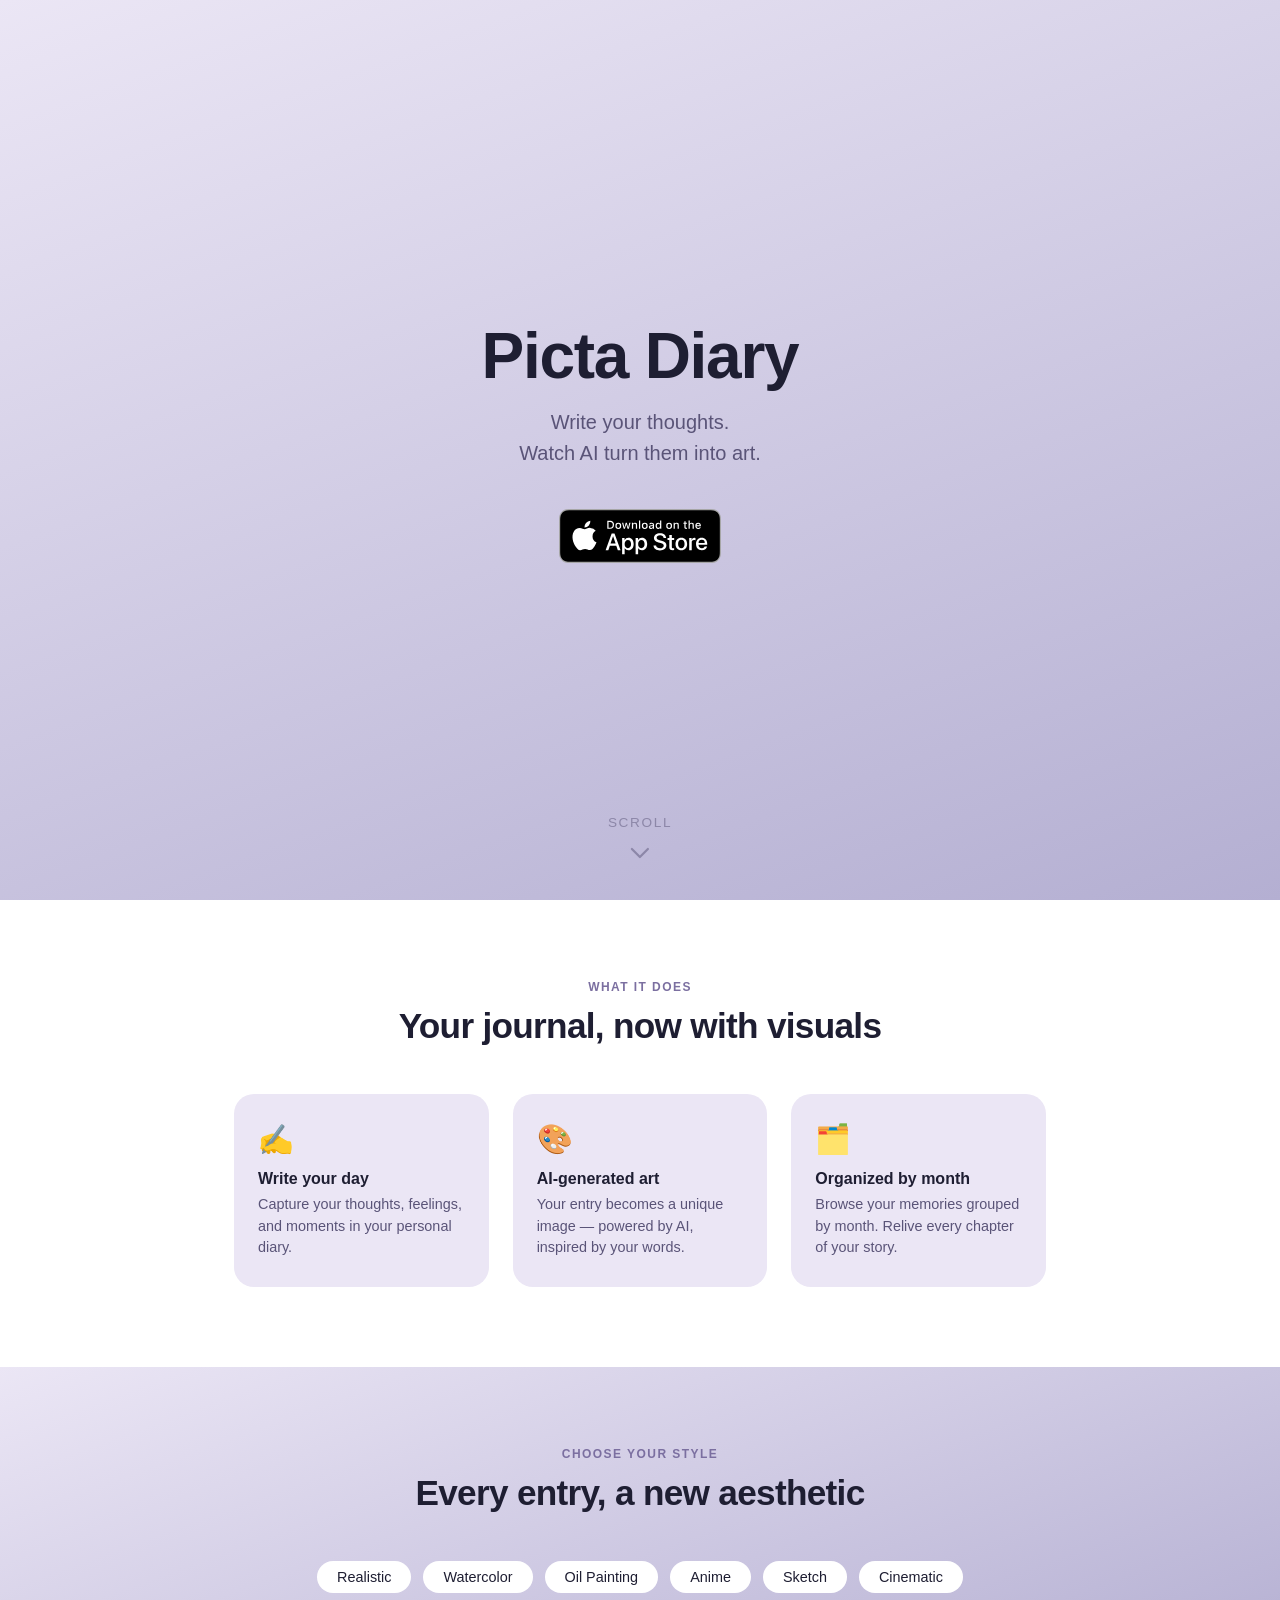
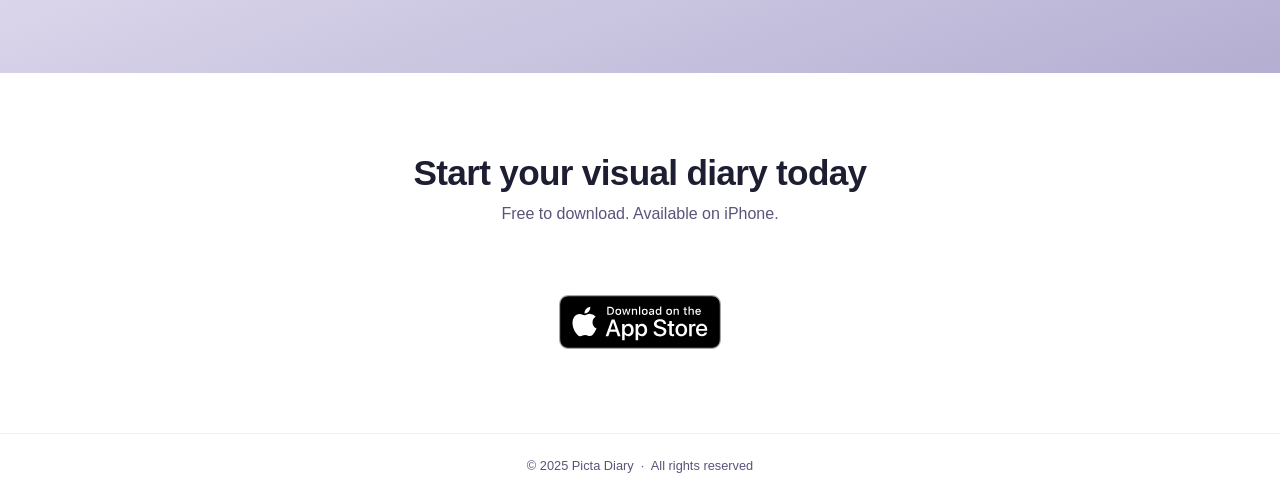
==== pictadiary/index.html @ c2801bc2 "Add files via upload" ====
<!DOCTYPE html>
<html lang="en">
<head>
  <meta charset="UTF-8" />
  <meta name="viewport" content="width=device-width, initial-scale=1.0" />
  <title>Picta Diary — AI-Powered Visual Journal</title>
  <meta name="description" content="Write your thoughts. Watch AI turn them into art. Picta Diary is the journal that visualizes your memories." />

  <!-- Open Graph -->
  <meta property="og:title" content="Picta Diary" />
  <meta property="og:description" content="Write your thoughts. Watch AI turn them into art." />
  <meta property="og:type" content="website" />

  <style>
    *, *::before, *::after { box-sizing: border-box; margin: 0; padding: 0; }

    :root {
      --purple-light: #EBE6F5;
      --purple-mid:   #B4AFD2;
      --purple-dark:  #7B6FA0;
      --text-primary: #1e1e32;
      --text-muted:   #5a5478;
      --white:        #ffffff;
    }

    html { scroll-behavior: smooth; }

    body {
      font-family: -apple-system, BlinkMacSystemFont, "Segoe UI", Helvetica, Arial, sans-serif;
      color: var(--text-primary);
      background: var(--white);
    }

    /* ── Hero ── */
    .hero {
      position: relative;
      min-height: 100svh;
      background: linear-gradient(160deg, var(--purple-light) 0%, var(--purple-mid) 100%);
      display: flex;
      flex-direction: column;
      align-items: center;
      justify-content: center;
      text-align: center;
      padding: 3rem 1.5rem 4rem;
    }

    .app-icon {
      width: 108px;
      height: 108px;
      border-radius: 24px;
      margin-bottom: 1.75rem;
      box-shadow: 0 12px 40px rgba(0,0,0,0.15);
      object-fit: cover;
    }

    .hero h1 {
      font-size: clamp(2.4rem, 7vw, 4rem);
      font-weight: 700;
      letter-spacing: -0.02em;
      line-height: 1.1;
      color: var(--text-primary);
    }

    .hero .tagline {
      margin-top: 1rem;
      font-size: clamp(1rem, 3vw, 1.25rem);
      color: var(--text-muted);
      max-width: 420px;
      line-height: 1.55;
    }

    .cta {
      display: inline-block;
      margin-top: 2.5rem;
      transition: opacity 0.2s, transform 0.2s;
      text-decoration: none;
    }

    .cta:hover { opacity: 0.85; transform: translateY(-2px); }

    .cta img {
      height: 54px;
      width: auto;
      display: block;
    }

    /* ── Features ── */
    .features {
      padding: 5rem 1.5rem;
      max-width: 860px;
      margin: 0 auto;
    }

    .section-label {
      text-align: center;
      font-size: 0.75rem;
      font-weight: 700;
      letter-spacing: 0.12em;
      text-transform: uppercase;
      color: var(--purple-dark);
      margin-bottom: 0.75rem;
    }

    .section-title {
      text-align: center;
      font-size: clamp(1.6rem, 4vw, 2.2rem);
      font-weight: 700;
      letter-spacing: -0.02em;
      margin-bottom: 3rem;
      color: var(--text-primary);
    }

    .grid {
      display: grid;
      grid-template-columns: repeat(auto-fit, minmax(220px, 1fr));
      gap: 1.5rem;
    }

    .card {
      background: var(--purple-light);
      border-radius: 20px;
      padding: 1.75rem 1.5rem;
    }

    .card-icon {
      font-size: 1.8rem;
      margin-bottom: 0.85rem;
    }

    .card h3 {
      font-size: 1rem;
      font-weight: 700;
      margin-bottom: 0.4rem;
      color: var(--text-primary);
    }

    .card p {
      font-size: 0.9rem;
      color: var(--text-muted);
      line-height: 1.5;
    }

    /* ── Styles showcase ── */
    .styles-section {
      background: linear-gradient(160deg, var(--purple-light) 0%, var(--purple-mid) 100%);
      padding: 5rem 1.5rem;
      text-align: center;
    }

    .styles-list {
      display: flex;
      flex-wrap: wrap;
      gap: 0.75rem;
      justify-content: center;
      margin-top: 2rem;
    }

    .style-pill {
      background: var(--white);
      color: var(--text-primary);
      font-size: 0.9rem;
      font-weight: 500;
      padding: 0.5rem 1.25rem;
      border-radius: 50px;
    }

    /* ── Footer / CTA ── */
    .footer-cta {
      padding: 5rem 1.5rem;
      text-align: center;
    }

    .footer-cta h2 {
      font-size: clamp(1.6rem, 4vw, 2.2rem);
      font-weight: 700;
      letter-spacing: -0.02em;
      margin-bottom: 0.75rem;
    }

    .footer-cta p {
      color: var(--text-muted);
      font-size: 1rem;
      margin-bottom: 2rem;
    }

    footer {
      padding: 1.5rem;
      text-align: center;
      font-size: 0.8rem;
      color: var(--text-muted);
      border-top: 1px solid #eee;
    }

    /* ── Scroll indicator ── */
    .scroll-hint {
      position: absolute;
      bottom: 2rem;
      left: 50%;
      transform: translateX(-50%);
      display: flex;
      flex-direction: column;
      align-items: center;
      gap: 0.5rem;
      opacity: 0.65;
      animation: fadeInHint 1.5s ease 0.8s both;
    }

    .scroll-hint span {
      font-size: 0.85rem;
      font-weight: 500;
      letter-spacing: 0.12em;
      text-transform: uppercase;
      color: var(--text-muted);
    }

    .scroll-hint svg {
      animation: bounce 1.6s ease-in-out infinite;
    }

    @keyframes bounce {
      0%, 100% { transform: translateY(0); }
      50%       { transform: translateY(6px); }
    }

    @keyframes fadeInHint {
      from { opacity: 0; transform: translateX(-50%) translateY(8px); }
      to   { opacity: 0.5; transform: translateX(-50%) translateY(0); }
    }
  </style>
</head>
<body>

  <!-- ── Hero ── -->
  <section class="hero">
    <img
      class="app-icon"
      src="icon.png"
      alt="Picta Diary app icon"
      onerror="this.style.display='none'"
    />
    <h1>Picta Diary</h1>
    <p class="tagline">Write your thoughts.<br>Watch AI turn them into art.</p>
    <!--
      Replace YOUR_APP_ID with your actual App Store app ID.
      e.g. https://apps.apple.com/app/idYOUR_APP_ID
    -->
    <a
      class="cta"
      href="https://apps.apple.com/app/idYOUR_APP_ID"
      target="_blank"
      rel="noopener"
    >
      <img src="download_app_store.svg" alt="Download on the App Store" />
    </a>
    <div class="scroll-hint">
      <span>Scroll</span>
      <svg width="30" height="30" viewBox="0 0 30 30" fill="none" xmlns="http://www.w3.org/2000/svg">
        <path d="M7 11L15 19L23 11" stroke="#5a5478" stroke-width="2.2" stroke-linecap="round" stroke-linejoin="round"/>
      </svg>
    </div>
  </section>

  <!-- ── Features ── -->
  <section class="features">
    <p class="section-label">What it does</p>
    <h2 class="section-title">Your journal, now with visuals</h2>
    <div class="grid">
      <div class="card">
        <div class="card-icon">✍️</div>
        <h3>Write your day</h3>
        <p>Capture your thoughts, feelings, and moments in your personal diary.</p>
      </div>
      <div class="card">
        <div class="card-icon">🎨</div>
        <h3>AI-generated art</h3>
        <p>Your entry becomes a unique image — powered by AI, inspired by your words.</p>
      </div>
      <div class="card">
        <div class="card-icon">🗂️</div>
        <h3>Organized by month</h3>
        <p>Browse your memories grouped by month. Relive every chapter of your story.</p>
      </div>
    </div>
  </section>

  <!-- ── Art styles ── -->
  <section class="styles-section">
    <p class="section-label">Choose your style</p>
    <h2 class="section-title">Every entry, a new aesthetic</h2>
    <div class="styles-list">
      <span class="style-pill">Realistic</span>
      <span class="style-pill">Watercolor</span>
      <span class="style-pill">Oil Painting</span>
      <span class="style-pill">Anime</span>
      <span class="style-pill">Sketch</span>
      <span class="style-pill">Cinematic</span>
    </div>
  </section>

  <!-- ── Footer CTA ── -->
  <section class="footer-cta">
    <h2>Start your visual diary today</h2>
    <p>Free to download. Available on iPhone.</p>
    <a
      class="cta"
      href="https://apps.apple.com/app/idYOUR_APP_ID"
      target="_blank"
      rel="noopener"
    >
      <img src="download_app_store.svg" alt="Download on the App Store" />
    </a>
  </section>

  <footer>
    &copy; 2025 Picta Diary &nbsp;·&nbsp; All rights reserved
  </footer>

</body>
</html>
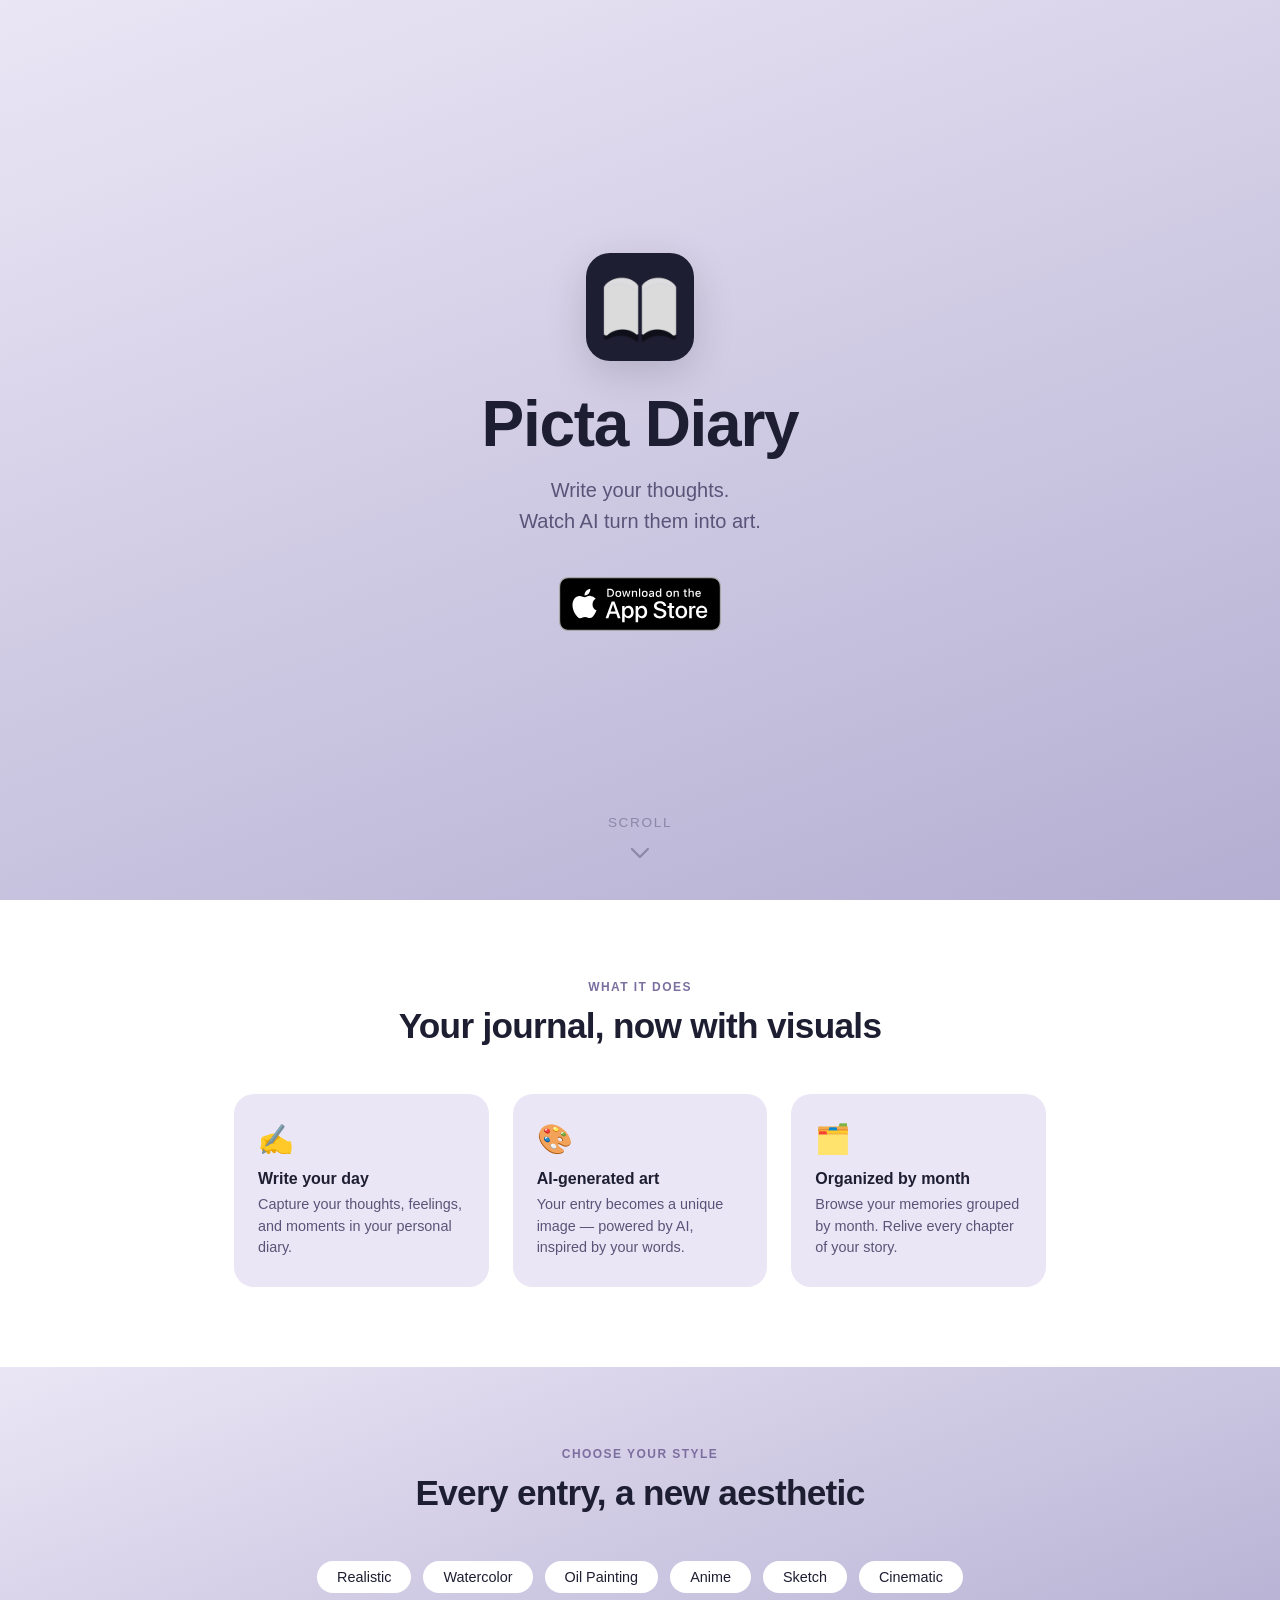
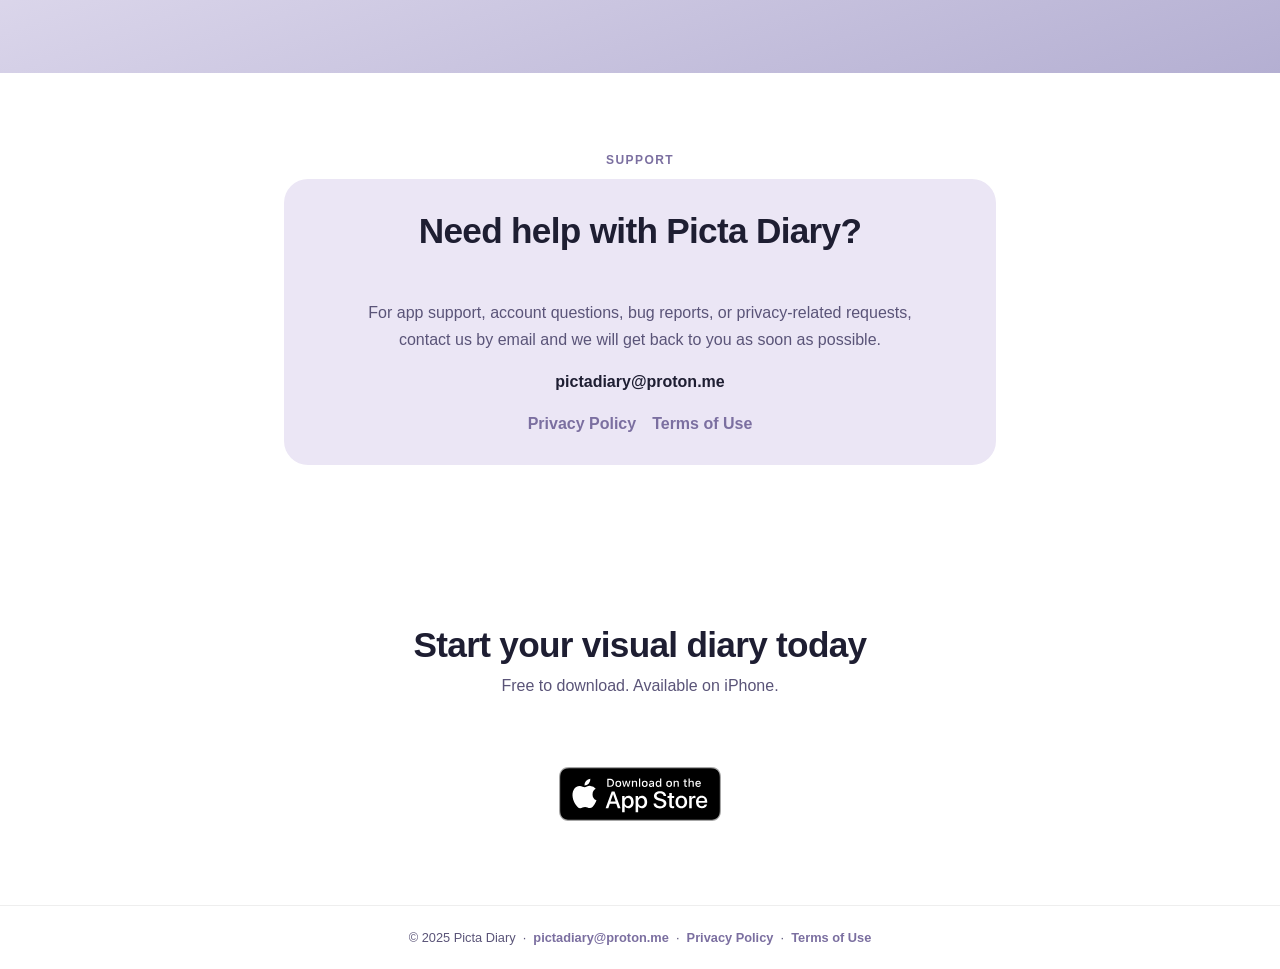
==== commit baa59fdf: "Add support section and App Store metadata to Picta Diary site" ====
--- a/pictadiary/index.html
+++ b/pictadiary/index.html
@@ -5,11 +5,43 @@
   <meta name="viewport" content="width=device-width, initial-scale=1.0" />
   <title>Picta Diary — AI-Powered Visual Journal</title>
   <meta name="description" content="Write your thoughts. Watch AI turn them into art. Picta Diary is the journal that visualizes your memories." />
+  <meta name="theme-color" content="#B4AFD2" />
+  <meta name="apple-itunes-app" content="app-id=6754219823, app-argument=https://apps.apple.com/app/id6754219823" />
+  <link rel="canonical" href="https://oguzcelikel.github.io/pictadiary/" />
+  <link rel="icon" href="./pictaIcon2.png" type="image/png" />
+  <link rel="apple-touch-icon" href="https://oguzcelikel.github.io/pictadiary/pictaIcon2.png" />
 
   <!-- Open Graph -->
-  <meta property="og:title" content="Picta Diary" />
-  <meta property="og:description" content="Write your thoughts. Watch AI turn them into art." />
+  <meta property="og:site_name" content="Picta Diary" />
+  <meta property="og:title" content="Picta Diary — AI-Powered Visual Journal" />
+  <meta property="og:description" content="Write your thoughts. Watch AI turn them into art. Picta Diary turns memories into AI-generated visuals." />
   <meta property="og:type" content="website" />
+  <meta property="og:url" content="https://oguzcelikel.github.io/pictadiary/" />
+  <meta property="og:image" content="https://oguzcelikel.github.io/pictadiary/og-image.svg" />
+  <meta property="og:image:alt" content="Picta Diary promotional card with app icon and tagline." />
+
+  <!-- Twitter -->
+  <meta name="twitter:card" content="summary_large_image" />
+  <meta name="twitter:title" content="Picta Diary — AI-Powered Visual Journal" />
+  <meta name="twitter:description" content="Write your thoughts. Watch AI turn them into art." />
+  <meta name="twitter:image" content="https://oguzcelikel.github.io/pictadiary/og-image.svg" />
+
+  <script type="application/ld+json">
+    {
+      "@context": "https://schema.org",
+      "@type": "MobileApplication",
+      "name": "Picta Diary",
+      "applicationCategory": "LifestyleApplication",
+      "operatingSystem": "iOS",
+      "description": "Picta Diary is an AI-powered visual journal that turns written memories into images.",
+      "url": "https://oguzcelikel.github.io/pictadiary/",
+      "downloadUrl": "https://apps.apple.com/app/id6754219823",
+      "publisher": {
+        "@type": "Organization",
+        "name": "Picta Diary"
+      }
+    }
+  </script>
 
   <style>
     *, *::before, *::after { box-sizing: border-box; margin: 0; padding: 0; }
@@ -162,6 +194,57 @@
       font-weight: 500;
       padding: 0.5rem 1.25rem;
       border-radius: 50px;
+    }
+
+    /* ── Support ── */
+    .support-section {
+      padding: 5rem 1.5rem;
+      max-width: 760px;
+      margin: 0 auto;
+      text-align: center;
+    }
+
+    .support-card {
+      background: var(--purple-light);
+      border-radius: 24px;
+      padding: 2rem 1.5rem;
+    }
+
+    .support-card p {
+      color: var(--text-muted);
+      line-height: 1.7;
+      font-size: 1rem;
+      max-width: 560px;
+      margin: 0.75rem auto 0;
+    }
+
+    .support-email {
+      display: inline-block;
+      margin-top: 1.25rem;
+      color: var(--text-primary);
+      font-weight: 700;
+      text-decoration: none;
+    }
+
+    .support-links {
+      display: flex;
+      flex-wrap: wrap;
+      justify-content: center;
+      gap: 1rem;
+      margin-top: 1.5rem;
+    }
+
+    .support-links a,
+    footer a {
+      color: var(--purple-dark);
+      font-weight: 600;
+      text-decoration: none;
+    }
+
+    .support-links a:hover,
+    .support-email:hover,
+    footer a:hover {
+      text-decoration: underline;
     }
 
     /* ── Footer / CTA ── */
@@ -234,19 +317,19 @@
   <section class="hero">
     <img
       class="app-icon"
-      src="icon.png"
+      src="pictaIcon2.png"
       alt="Picta Diary app icon"
       onerror="this.style.display='none'"
     />
     <h1>Picta Diary</h1>
     <p class="tagline">Write your thoughts.<br>Watch AI turn them into art.</p>
     <!--
-      Replace YOUR_APP_ID with your actual App Store app ID.
-      e.g. https://apps.apple.com/app/idYOUR_APP_ID
+      App Store URL for Picta Diary.
+      e.g. https://apps.apple.com/app/id6754219823
     -->
     <a
       class="cta"
-      href="https://apps.apple.com/app/idYOUR_APP_ID"
+      href="https://apps.apple.com/app/id6754219823"
       target="_blank"
       rel="noopener"
     >
@@ -297,13 +380,27 @@
     </div>
   </section>
 
+  <!-- ── Support ── -->
+  <section class="support-section" id="support">
+    <p class="section-label">Support</p>
+    <div class="support-card">
+      <h2 class="section-title">Need help with Picta Diary?</h2>
+      <p>For app support, account questions, bug reports, or privacy-related requests, contact us by email and we will get back to you as soon as possible.</p>
+      <a class="support-email" href="mailto:pictadiary@proton.me">pictadiary@proton.me</a>
+      <div class="support-links">
+        <a href="./privacy-policy/">Privacy Policy</a>
+        <a href="./terms-of-use/">Terms of Use</a>
+      </div>
+    </div>
+  </section>
+
   <!-- ── Footer CTA ── -->
   <section class="footer-cta">
     <h2>Start your visual diary today</h2>
     <p>Free to download. Available on iPhone.</p>
     <a
       class="cta"
-      href="https://apps.apple.com/app/idYOUR_APP_ID"
+      href="https://apps.apple.com/app/id6754219823"
       target="_blank"
       rel="noopener"
     >
@@ -312,7 +409,7 @@
   </section>
 
   <footer>
-    &copy; 2025 Picta Diary &nbsp;·&nbsp; All rights reserved
+    &copy; 2025 Picta Diary &nbsp;·&nbsp; <a href="mailto:pictadiary@proton.me">pictadiary@proton.me</a> &nbsp;·&nbsp; <a href="./privacy-policy/">Privacy Policy</a> &nbsp;·&nbsp; <a href="./terms-of-use/">Terms of Use</a>
   </footer>
 
 </body>
